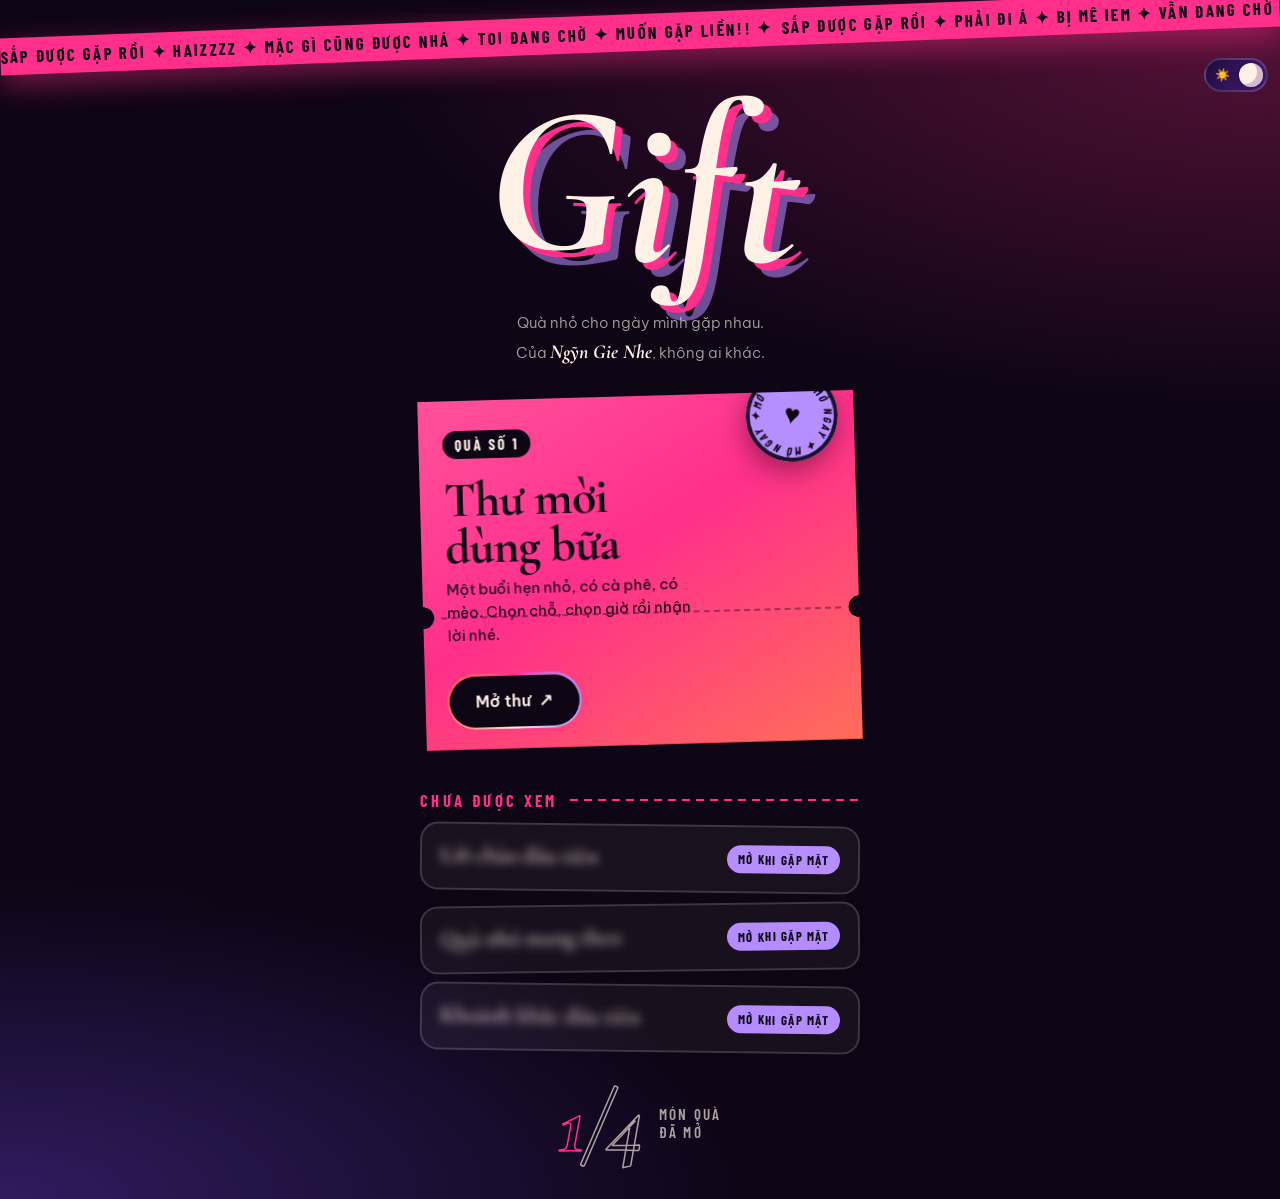
==== index.html @ dcd9a981 "first commit" ====
<!DOCTYPE html>
<html lang="vi" data-theme="dark">
<head>
<meta charset="utf-8">
<meta name="viewport" content="width=device-width, initial-scale=1, viewport-fit=cover">
<meta name="theme-color" content="#0d0414">
<meta name="robots" content="noindex,nofollow">
<link rel="icon" href="data:image/svg+xml,%3Csvg xmlns=%27http://www.w3.org/2000/svg%27 viewBox=%270 0 100 100%27%3E%3Ctext y=%27.9em%27 font-size=%2790%27%3E%F0%9F%92%8C%3C/text%3E%3C/svg%3E">
<link rel="preconnect" href="https://fonts.gstatic.com" crossorigin>
<title>Gift · Lần đầu gặp mặt</title>
<link rel="preconnect" href="https://fonts.googleapis.com">
<link href="https://fonts.googleapis.com/css2?family=Cormorant+Garamond:ital,wght@0,600;0,700;1,600;1,700&family=Barlow+Condensed:wght@600;700&family=Be+Vietnam+Pro:wght@300;400;500;600&display=swap" rel="stylesheet">
<link rel="stylesheet" href="hub.css">
</head>
<body>
<i class="grain" aria-hidden="true"></i>
<button class="sw" id="theme" role="switch" aria-checked="true" aria-label="Đổi giao diện sáng/tối"><span class="s">☀️</span><span class="m">🌙</span><i class="knob"></i></button>
<div class="toast" id="toast" role="status" aria-live="polite"></div>

<div class="tape" aria-hidden="true"><div class="run">
  <span>sắp được gặp rồi ✦ haizzzz ✦ mặc gì cũng được nhá ✦ toi đang chờ ✦ muốn gặp liền!! ✦ </span><span>sắp được gặp rồi ✦ phải đi á ✦ bị mê iem ✦ vẫn đang chờ ✦ soggy nếu sến quá ✦ </span>
</div></div>

<main class="page" id="page">
  <header class="head">
    <h1 class="title" aria-label="Gift"><span style="--k:0">G</span><span style="--k:1">i</span><span style="--k:2">f</span><span style="--k:3">t</span></h1>
    <p class="sub rise" style="--i:6">Quà nhỏ cho ngày mình gặp nhau.<br>Của <em>Ngỹn Gie Nhe</em>, không ai khác.</p>
  </header>

  <a class="feature rise" style="--i:7" href="invite/index.html">
    <span class="stamp" aria-hidden="true"><svg class="ring" viewBox="0 0 100 100"><defs><path id="c" d="M50,50 m-38,0 a38,38 0 1,1 76,0 a38,38 0 1,1 -76,0"/></defs><text><textPath href="#c" textLength="236" lengthAdjust="spacing">mở ngay ✦ mở ngay ✦ mở ngay ✦ </textPath></text></svg><i class="hrt">♥</i></span>
    <span class="no">Quà số 1</span>
    <b class="ftitle">Thư mời<br>dùng bữa</b>
    <span class="fdesc">Một buổi hẹn nhỏ, có cà phê, có mèo. Chọn chỗ, chọn giờ rồi nhận lời nhé.</span>
    <span class="cta">Mở thư <i aria-hidden="true">↗</i></span>
  </a>

  <h2 class="sec rise" style="--i:8">Chưa được xem</h2>
  <ul class="list">
    <li class="rise" style="--i:9"><button class="row locked" type="button"><b>Lời chào đầu tiên</b><span class="pill">Mở khi gặp mặt</span></button></li>
    <li class="rise" style="--i:10"><button class="row locked" type="button"><b>Quà nhỏ mang theo</b><span class="pill">Mở khi gặp mặt</span></button></li>
    <li class="rise" style="--i:11"><button class="row locked" type="button"><b>Khoảnh khắc đầu tiên</b><span class="pill">Mở khi gặp mặt</span></button></li>
  </ul>

  <div class="prog rise" style="--i:12"><strong>1<em>/4</em></strong><span>món quà<br>đã mở</span></div>
</main>
<script src="hub.js"></script>
</body>
</html>
---- hub.css ----
/* Gift · poster hoá cho điện thoại: đen tím + hồng sốc + kem */
:root{
  --bg:#0d0414;--ink:#fff1e6;--soft:rgba(255,241,230,.66);--line:rgba(255,241,230,.16);
  --hot:#ff2e88;--coral:#ff6b57;--lilac:#b48cff;--paper:#fff1e6;--black:#0d0414;
  --display:"Cormorant Garamond",Georgia,serif;--cond:"Barlow Condensed","Arial Narrow",sans-serif;
  --ease:cubic-bezier(.23,1,.32,1);--spring:cubic-bezier(.34,1.56,.64,1);color-scheme:dark}
:root[data-theme="light"]{
  --bg:#fff1e6;--ink:#2a0a2a;--soft:rgba(42,10,42,.66);--line:rgba(42,10,42,.18);
  --paper:#2a0a2a;--black:#fff1e6;--lilac:#7b4dff;color-scheme:light}
*{box-sizing:border-box;-webkit-tap-highlight-color:transparent}
html{background:var(--bg)}
body{margin:0;min-height:100svh;background:
  radial-gradient(120% 55% at 100% 0,rgba(255,46,136,.30),transparent 60%),
  radial-gradient(100% 45% at 0 100%,rgba(123,77,255,.32),transparent 60%),var(--bg);
  color:var(--ink);font-family:"Be Vietnam Pro",system-ui,sans-serif;font-weight:300;overflow-x:hidden;transition:background .5s,color .5s}
.grain{position:fixed;inset:0;z-index:20;pointer-events:none;opacity:.09;mix-blend-mode:overlay;
  background-image:url("data:image/svg+xml,%3Csvg xmlns='http://www.w3.org/2000/svg' width='160' height='160'%3E%3Cfilter id='n'%3E%3CfeTurbulence type='fractalNoise' baseFrequency='.9' numOctaves='2' stitchTiles='stitch'/%3E%3C/filter%3E%3Crect width='100%25' height='100%25' filter='url(%23n)'/%3E%3C/svg%3E")}

/* băng chữ chạy */
.tape{position:relative;z-index:3;margin-top:calc(env(safe-area-inset-top,0px) + 14px);margin-inline:-8px;transform:rotate(-2.2deg);background:var(--hot);color:#0d0414;overflow:hidden;white-space:nowrap;padding:8px 0;box-shadow:0 10px 30px rgba(255,46,136,.45)}
.run{display:inline-flex;animation:run 18s linear infinite}
.run span{font-family:var(--cond);font-weight:700;font-size:1.05rem;letter-spacing:.14em;text-transform:uppercase;padding-right:.5em}
@keyframes run{to{transform:translateX(-50%)}}

.page{position:relative;z-index:2;max-width:480px;margin:0 auto;padding:6px 20px calc(env(safe-area-inset-bottom,0px) + 40px);transition:opacity .4s ease-in,transform .4s ease-in,filter .4s ease-in}
.leaving .page{opacity:0;transform:scale(.97);filter:blur(8px)}
.rise{animation:rise .8s var(--ease) calc(var(--i)*70ms) backwards}
@keyframes rise{from{opacity:0;transform:translateY(18px)}}

/* GIFT: chữ khổng lồ đập vào màn hình */
.head{text-align:center;margin:14px 0 26px}
.title{display:flex;justify-content:center;margin:0;font-family:var(--display);font-style:italic;font-weight:700;font-size:min(46vw,210px);line-height:.82;letter-spacing:-.03em;color:var(--paper)}
.title span{display:inline-block;padding:0 .02em .1em;text-shadow:.035em .035em 0 var(--hot),.07em .07em 0 rgba(180,140,255,.55);animation:slam .7s var(--spring) calc(var(--k)*110ms + 150ms) backwards}
.title span:nth-child(2n){transform:translateY(.06em)}
@keyframes slam{from{opacity:0;transform:translateY(-60%) scale(2.2) rotate(-8deg);filter:blur(14px)}}
.sub{margin:22px 0 0;color:var(--soft);font-size:.95rem;line-height:1.7}
.sub em{font-family:var(--display);font-size:1.3em;font-weight:700;color:var(--ink)}

/* thẻ thư mời: tấm vé hồng sốc */
.feature{position:relative;display:flex;flex-direction:column;align-items:flex-start;gap:8px;padding:30px 24px 26px;margin:0 2px 46px;color:#0d0414;text-decoration:none;transform:rotate(-1.6deg);
  background:linear-gradient(150deg,#ff4f9a 0%,var(--hot) 45%,var(--coral) 100%);
  -webkit-mask:radial-gradient(circle 11px at 0 62%,#0000 98%,#000) left/51% 100% no-repeat,radial-gradient(circle 11px at 100% 62%,#0000 98%,#000) right/51% 100% no-repeat;
  mask:radial-gradient(circle 11px at 0 62%,#0000 98%,#000) left/51% 100% no-repeat,radial-gradient(circle 11px at 100% 62%,#0000 98%,#000) right/51% 100% no-repeat;
  filter:drop-shadow(0 22px 34px rgba(255,46,136,.5));transition:transform .5s var(--spring)}
.feature::after{content:"";position:absolute;left:18px;right:18px;top:62%;border-top:2px dashed rgba(13,4,20,.4)}
.feature:active{transform:rotate(0) scale(.97)}
.no{font-family:var(--cond);font-weight:700;font-size:.95rem;letter-spacing:.16em;text-transform:uppercase;background:#0d0414;color:var(--paper);padding:5px 12px;border-radius:99px}
:root[data-theme="light"] .no{color:#fff1e6;background:#2a0a2a}
.ftitle{margin-top:10px;font-family:var(--display);font-weight:700;font-size:3.1rem;line-height:.95;letter-spacing:-.02em}
.fdesc{max-width:26ch;font-size:.92rem;line-height:1.55;font-weight:400;margin-bottom:76px}
.cta{position:absolute;left:24px;bottom:22px;display:inline-flex;align-items:center;gap:8px;padding:14px 26px;border-radius:99px;background:#0d0414;color:#fff1e6;font-weight:600;font-size:1rem}
.cta i{font-style:normal;font-size:1.1em}
.stamp{position:absolute;right:16px;top:-22px;width:92px;height:92px;display:grid;place-items:center;text-align:center;border-radius:50%;background:var(--lilac);color:#0d0414;
  font-family:var(--display);font-style:italic;font-size:1.2rem;line-height:.95;transform:rotate(14deg);box-shadow:0 10px 24px rgba(0,0,0,.35),inset 0 0 0 4px rgba(13,4,20,.9),inset 0 0 0 5px var(--lilac)}

/* danh sách khoá */
.sec{margin:0 0 14px;font-family:var(--cond);font-weight:700;font-size:1.05rem;letter-spacing:.2em;text-transform:uppercase;color:var(--hot);display:flex;align-items:center;gap:12px}
.sec::after{content:"";flex:1;height:2px;background:repeating-linear-gradient(90deg,var(--hot) 0 8px,transparent 8px 14px)}
.list{list-style:none;margin:0 0 36px;padding:0;display:grid;gap:12px}
.list li:nth-child(odd){transform:rotate(.7deg)}.list li:nth-child(even){transform:rotate(-.7deg)}
.row{display:flex;align-items:center;justify-content:space-between;gap:10px;width:100%;padding:18px 18px;border:2px solid var(--line);border-radius:18px;background:rgba(255,241,230,.05);color:var(--ink);font:inherit;text-align:left;cursor:pointer;transition:transform .35s var(--spring),border-color .3s}
.row:active{transform:scale(.97)}
.row b{font-family:var(--display);font-weight:700;font-size:1.45rem;line-height:1.1;filter:blur(5px);opacity:.75;user-select:none}
.pill{flex:none;padding:6px 11px;border-radius:99px;background:var(--lilac);color:#0d0414;font-family:var(--cond);font-weight:700;font-size:.8rem;letter-spacing:.1em;text-transform:uppercase}
.row.shake{animation:shake .5s;border-color:var(--hot)}
@keyframes shake{20%{transform:translateX(-8px) rotate(-1.5deg)}40%{transform:translateX(7px) rotate(1.5deg)}60%{transform:translateX(-4px)}80%{transform:translateX(3px)}}

.prog{display:flex;align-items:center;justify-content:center;gap:14px}
.prog strong{font-family:var(--display);font-style:italic;font-weight:700;font-size:5.5rem;line-height:.8;color:transparent;-webkit-text-stroke:1.5px var(--hot)}
.prog em{font-style:italic;-webkit-text-stroke:1.5px var(--soft)}
.prog span{font-family:var(--cond);font-weight:600;font-size:.95rem;letter-spacing:.14em;text-transform:uppercase;color:var(--soft);line-height:1.2}

.toast{position:fixed;z-index:30;left:50%;bottom:calc(env(safe-area-inset-bottom,0px) + 24px);transform:translate(-50%,24px) rotate(-1deg);padding:13px 20px;border-radius:14px;background:var(--hot);color:#0d0414;font-weight:500;font-size:.9rem;max-width:90vw;text-align:center;opacity:0;pointer-events:none;box-shadow:0 12px 30px rgba(255,46,136,.5);transition:opacity .3s,transform .5s var(--spring)}
.toast.on{opacity:1;transform:translate(-50%,0) rotate(-1deg)}
.feature:focus-visible,.row:focus-visible{outline:3px solid var(--lilac);outline-offset:4px}

@media (min-width:760px){.page{padding-top:30px}.tape{margin-inline:0}}
@media (prefers-reduced-motion:reduce){.run,.title span,.rise,.cta,.stamp,.row.shake{animation:none!important}.page,.feature,.row,.toast{transition:none}}

/* ===== Hiệu ứng kiểu Uiverse (viết lại, dùng thuần CSS) ===== */
@property --a{syntax:"<angle>";inherits:false;initial-value:0deg}
/* 1. nút viền conic xoay + phát sáng */
.cta{background:none;isolation:isolate;box-shadow:0 0 22px rgba(255,46,136,.55);animation:none}
.cta::before{content:"";position:absolute;inset:-2.5px;z-index:-2;border-radius:inherit;background:conic-gradient(from var(--a),#ff2e88,#b48cff,#fff1e6,#ff6b57,#ff2e88);animation:spin 2.6s linear infinite}
.cta::after{content:"";position:absolute;inset:0;z-index:-1;border-radius:inherit;background:#0d0414}
@keyframes spin{to{--a:360deg}}
/* 2. vệt bóng loáng quét ngang tấm vé */
.feature::before{content:"";position:absolute;inset:0;pointer-events:none;z-index:1;background:linear-gradient(105deg,transparent 38%,rgba(255,255,255,.55) 50%,transparent 62%) 160% 0/260% 100% no-repeat;mix-blend-mode:soft-light;animation:sheen 4.8s ease-in-out 1.6s infinite}
@keyframes sheen{0%{background-position:160% 0}45%,100%{background-position:-60% 0}}
.feature>*{position:relative;z-index:2}.feature .cta,.feature .stamp{position:absolute}
/* 3. tem chữ vòng tròn xoay */
.stamp{animation:none;font-size:0;background:var(--lilac);transform:rotate(12deg)}
.ring{position:absolute;inset:4px;width:calc(100% - 8px);height:calc(100% - 8px);animation:rot 14s linear infinite}
.ring text{font-family:var(--cond);font-weight:700;font-size:13.5px;letter-spacing:.1em;text-transform:uppercase;fill:#0d0414}
.hrt{font-style:normal;font-size:1.7rem;color:#0d0414;animation:beat 1.4s ease-in-out infinite}
@keyframes rot{to{transform:rotate(360deg)}}@keyframes beat{50%{transform:scale(1.22)}}
/* 4. glitch khi chạm vào món bị khoá */
.row b.glitch{animation:gl .7s steps(2,end)}
@keyframes gl{0%,100%{filter:blur(5px)}15%{filter:blur(0);transform:translateX(-4px) skewX(-10deg);text-shadow:4px 0 #ff2e88,-4px 0 #46d6ff}35%{filter:blur(1px);transform:translateX(5px) skewX(8deg);text-shadow:-4px 0 #ff2e88,4px 0 #46d6ff}55%{filter:blur(0);transform:translateX(-2px);clip-path:inset(30% 0 20% 0)}75%{filter:blur(2px);transform:none;text-shadow:3px 0 #b48cff}}
/* 5. công tắc ngày/đêm */
.sw{position:fixed;z-index:5;right:12px;top:calc(env(safe-area-inset-top,0px) + 58px);width:64px;height:34px;padding:0;border:2px solid var(--line);border-radius:99px;cursor:pointer;overflow:hidden;background:linear-gradient(120deg,#1c0b3a,#4a1a78);transition:background .5s}
.sw[aria-checked="false"]{background:linear-gradient(120deg,#ffc98a,#ff8fb8)}
.sw span{position:absolute;top:50%;transform:translateY(-50%);font-size:12px;line-height:1}.sw .s{left:9px}.sw .m{right:9px}
.knob{position:absolute;top:3px;left:3px;width:24px;height:24px;border-radius:50%;background:#fff1e6;box-shadow:inset -6px -3px 0 rgba(120,80,170,.35),0 2px 8px rgba(0,0,0,.35);transform:translateX(30px);transition:transform .55s var(--spring),background .4s}
.sw[aria-checked="false"] .knob{transform:none;background:#ffe27a;box-shadow:0 0 14px #ffd24a}
.sw:focus-visible{outline:3px solid var(--lilac);outline-offset:3px}
@media (prefers-reduced-motion:reduce){.cta::before,.feature::before,.ring,.hrt,.row b.glitch{animation:none!important}}

/* ===== xé vé ===== */
.feature.tear{animation:none!important;transition:none;will-change:transform}
.feature.tear::before,.feature.tear .cta::before{animation:none}
.rip-glow{position:fixed;z-index:41;height:4px;border-radius:4px;pointer-events:none;transform-origin:left;background:#fff;box-shadow:0 0 18px 6px #ff2e88,0 0 46px 14px rgba(180,140,255,.7)}
.bit{position:fixed;z-index:41;pointer-events:none;border-radius:1px}
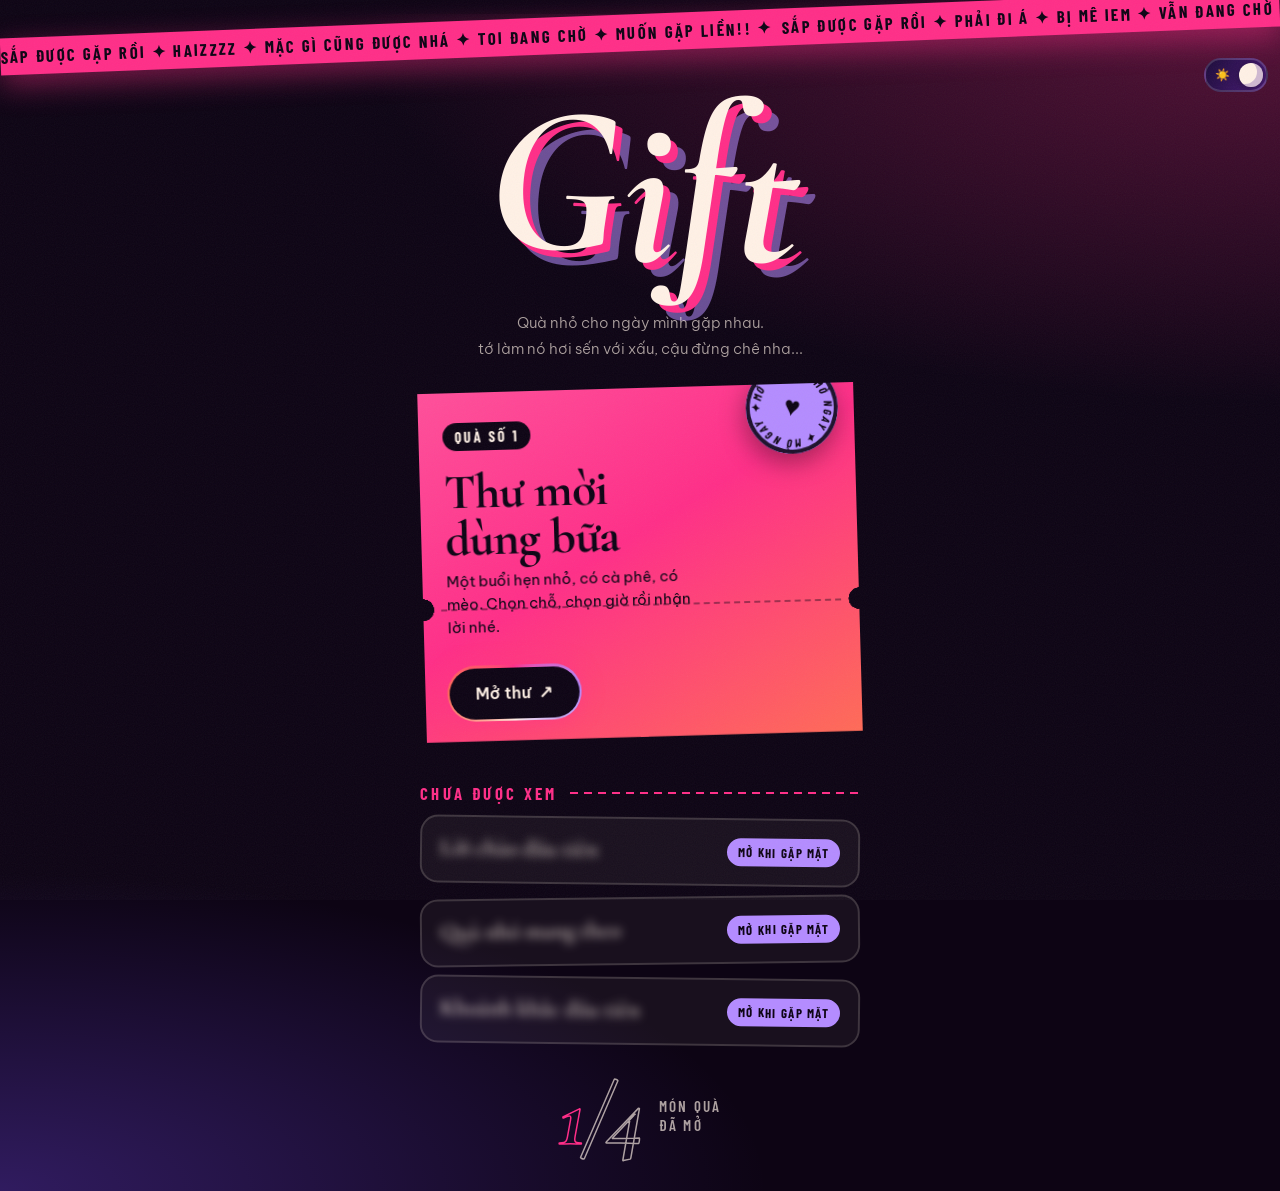
==== commit 55d5da76: "add more luv" ====
--- a/index.html
+++ b/index.html
@@ -24,7 +24,7 @@
 <main class="page" id="page">
   <header class="head">
     <h1 class="title" aria-label="Gift"><span style="--k:0">G</span><span style="--k:1">i</span><span style="--k:2">f</span><span style="--k:3">t</span></h1>
-    <p class="sub rise" style="--i:6">Quà nhỏ cho ngày mình gặp nhau.<br>Của <em>Ngỹn Gie Nhe</em>, không ai khác.</p>
+    <p class="sub rise" style="--i:6">Quà nhỏ cho ngày mình gặp nhau.<br>tớ làm nó hơi sến với xấu, cậu đừng chê nha...</p>
   </header>
 
   <a class="feature rise" style="--i:7" href="invite/index.html">
--- a/hub.css
+++ b/hub.css
@@ -9,11 +9,18 @@
   --paper:#2a0a2a;--black:#fff1e6;--lilac:#7b4dff;color-scheme:light}
 *{box-sizing:border-box;-webkit-tap-highlight-color:transparent}
 html{background:var(--bg)}
+/* thanh cuộn mảnh (thay thanh mặc định) */
+*{scrollbar-width:thin;scrollbar-color:var(--hot) transparent}
+@supports not (scrollbar-color:auto){
+  ::-webkit-scrollbar{width:8px;height:8px}
+  ::-webkit-scrollbar-track{background:transparent}
+  ::-webkit-scrollbar-thumb{border-radius:8px;border:2px solid transparent;background:linear-gradient(180deg,var(--hot),var(--lilac));background-clip:content-box}
+}
 body{margin:0;min-height:100svh;background:
   radial-gradient(120% 55% at 100% 0,rgba(255,46,136,.30),transparent 60%),
   radial-gradient(100% 45% at 0 100%,rgba(123,77,255,.32),transparent 60%),var(--bg);
   color:var(--ink);font-family:"Be Vietnam Pro",system-ui,sans-serif;font-weight:300;overflow-x:hidden;transition:background .5s,color .5s}
-.grain{position:fixed;inset:0;z-index:20;pointer-events:none;opacity:.09;mix-blend-mode:overlay;
+.grain{position:fixed;inset:0;z-index:20;pointer-events:none;opacity:.05;
   background-image:url("data:image/svg+xml,%3Csvg xmlns='http://www.w3.org/2000/svg' width='160' height='160'%3E%3Cfilter id='n'%3E%3CfeTurbulence type='fractalNoise' baseFrequency='.9' numOctaves='2' stitchTiles='stitch'/%3E%3C/filter%3E%3Crect width='100%25' height='100%25' filter='url(%23n)'/%3E%3C/svg%3E")}
 
 /* băng chữ chạy */
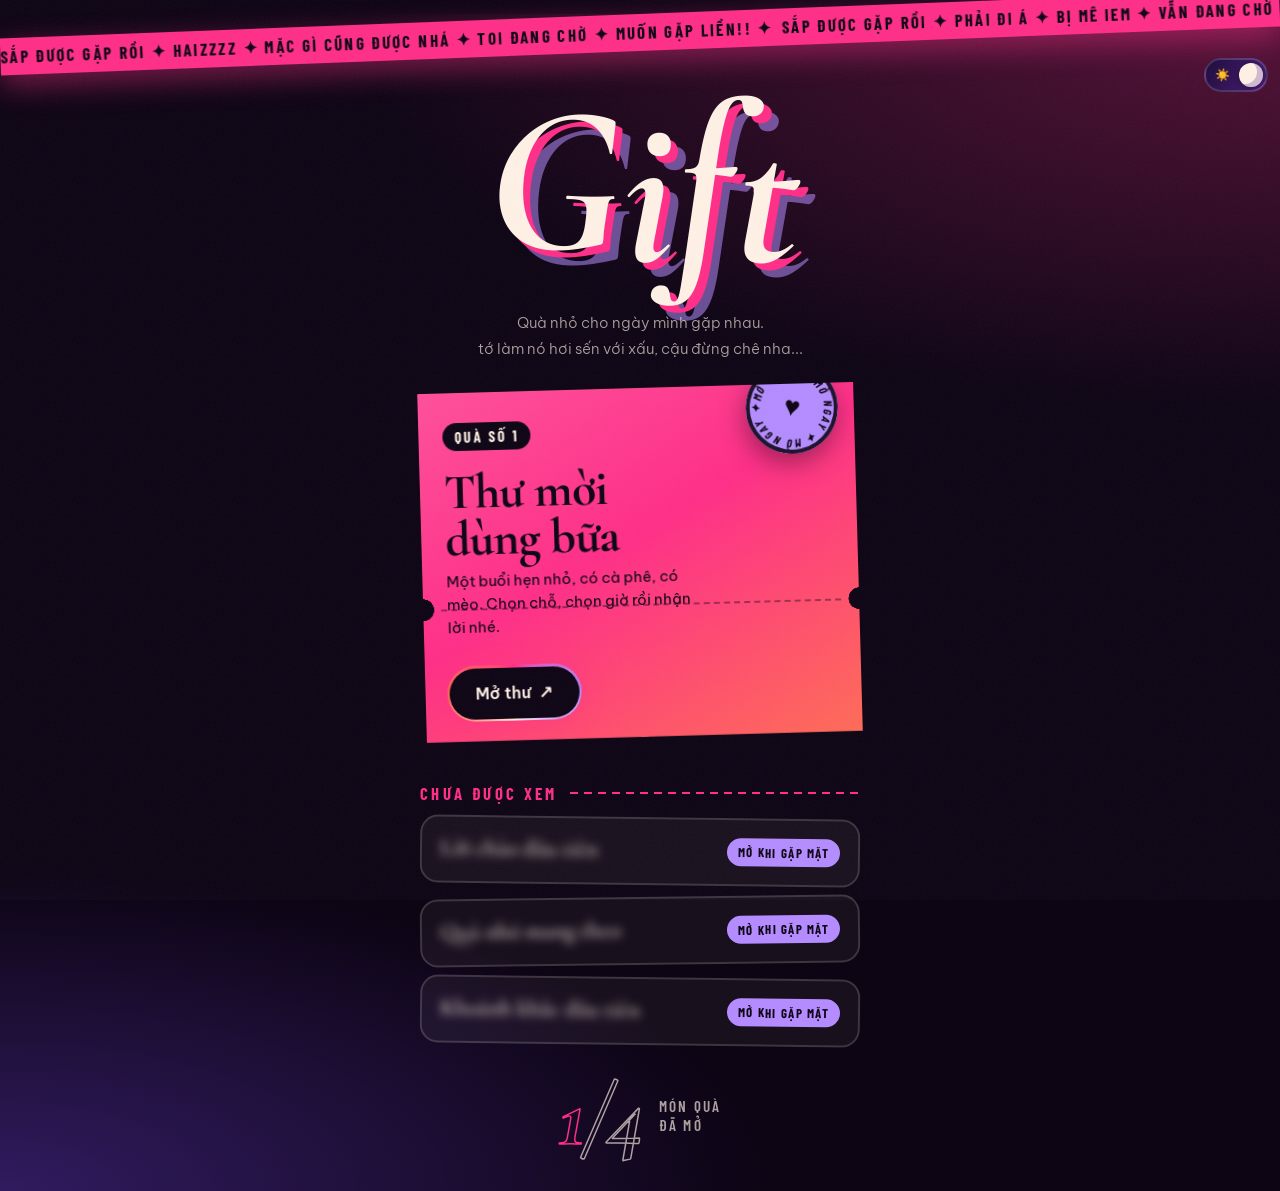
==== commit b9f1a920: "fix marquee" ====
--- a/index.html
+++ b/index.html
@@ -17,9 +17,9 @@
 <button class="sw" id="theme" role="switch" aria-checked="true" aria-label="Đổi giao diện sáng/tối"><span class="s">☀️</span><span class="m">🌙</span><i class="knob"></i></button>
 <div class="toast" id="toast" role="status" aria-live="polite"></div>
 
-<div class="tape" aria-hidden="true"><div class="run">
+<div class="tape" aria-hidden="true"><div class="run"><div class="g">
   <span>sắp được gặp rồi ✦ haizzzz ✦ mặc gì cũng được nhá ✦ toi đang chờ ✦ muốn gặp liền!! ✦ </span><span>sắp được gặp rồi ✦ phải đi á ✦ bị mê iem ✦ vẫn đang chờ ✦ soggy nếu sến quá ✦ </span>
-</div></div>
+</div></div></div>
 
 <main class="page" id="page">
   <header class="head">
--- a/hub.css
+++ b/hub.css
@@ -25,9 +25,12 @@
 
 /* băng chữ chạy */
 .tape{position:relative;z-index:3;margin-top:calc(env(safe-area-inset-top,0px) + 14px);margin-inline:-8px;transform:rotate(-2.2deg);background:var(--hot);color:#0d0414;overflow:hidden;white-space:nowrap;padding:8px 0;box-shadow:0 10px 30px rgba(255,46,136,.45)}
-.run{display:inline-flex;animation:run 18s linear infinite}
+/* băng chữ: JS nhân bản 1 nhóm chữ (.g) cho đủ phủ màn hình rồi trượt đúng 1 nhóm => lặp liền mạch, không trống, không nhảy */
+.run{display:inline-flex;width:max-content}
+.run.on{animation:run var(--dur,30s) linear infinite;will-change:transform}
+.g{display:flex;flex:none}
 .run span{font-family:var(--cond);font-weight:700;font-size:1.05rem;letter-spacing:.14em;text-transform:uppercase;padding-right:.5em}
-@keyframes run{to{transform:translateX(-50%)}}
+@keyframes run{to{transform:translate3d(calc(var(--g) * -1),0,0)}}
 
 .page{position:relative;z-index:2;max-width:480px;margin:0 auto;padding:6px 20px calc(env(safe-area-inset-bottom,0px) + 40px);transition:opacity .4s ease-in,transform .4s ease-in,filter .4s ease-in}
 .leaving .page{opacity:0;transform:scale(.97);filter:blur(8px)}
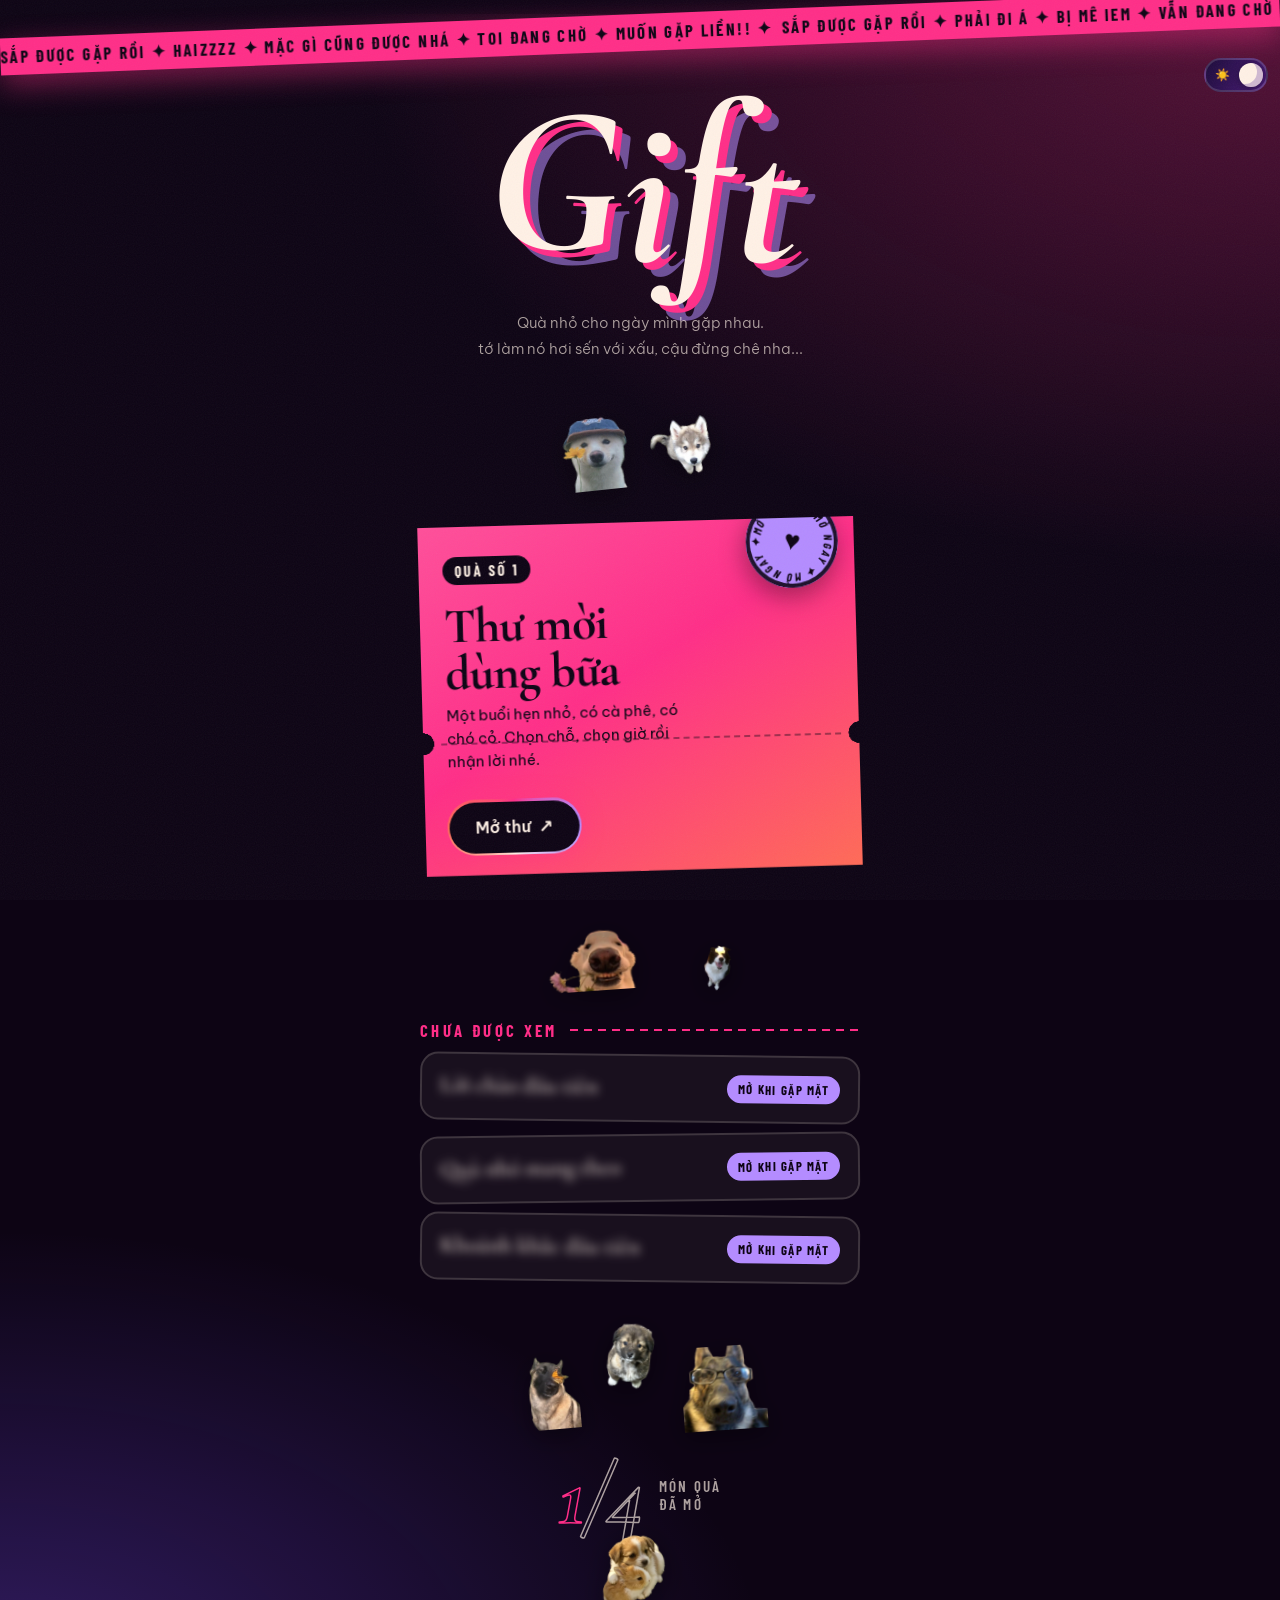
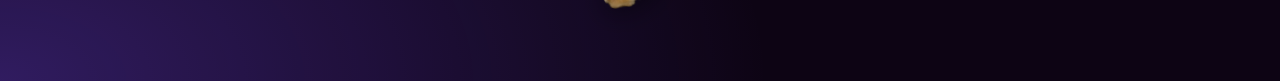
==== commit 6a76e0f1: "change to dog and add dog stickers" ====
--- a/index.html
+++ b/index.html
@@ -27,13 +27,17 @@
     <p class="sub rise" style="--i:6">Quà nhỏ cho ngày mình gặp nhau.<br>tớ làm nó hơi sến với xấu, cậu đừng chê nha...</p>
   </header>
 
+  <div class="pics rise" style="--i:6" aria-hidden="true"><img class="pic" src="pic/dog5.png" alt="" aria-hidden="true" loading="lazy" decoding="async" style="--w:104px;--r:-6deg;--dl:0s"><img class="pic" src="pic/dog4.png" alt="" aria-hidden="true" loading="lazy" decoding="async" style="--w:110px;--r:5deg;--dl:-1.2s"></div>
+
   <a class="feature rise" style="--i:7" href="invite/index.html">
     <span class="stamp" aria-hidden="true"><svg class="ring" viewBox="0 0 100 100"><defs><path id="c" d="M50,50 m-38,0 a38,38 0 1,1 76,0 a38,38 0 1,1 -76,0"/></defs><text><textPath href="#c" textLength="236" lengthAdjust="spacing">mở ngay ✦ mở ngay ✦ mở ngay ✦ </textPath></text></svg><i class="hrt">♥</i></span>
     <span class="no">Quà số 1</span>
     <b class="ftitle">Thư mời<br>dùng bữa</b>
-    <span class="fdesc">Một buổi hẹn nhỏ, có cà phê, có mèo. Chọn chỗ, chọn giờ rồi nhận lời nhé.</span>
+    <span class="fdesc">Một buổi hẹn nhỏ, có cà phê, có chó cỏ. Chọn chỗ, chọn giờ rồi nhận lời nhé.</span>
     <span class="cta">Mở thư <i aria-hidden="true">↗</i></span>
   </a>
+
+  <div class="pics rise" style="--i:8" aria-hidden="true"><img class="pic" src="pic/dog3.png" alt="" aria-hidden="true" loading="lazy" decoding="async" style="--w:130px;--r:-4deg;--dl:-0.6s"><img class="pic" src="pic/dog7.png" alt="" aria-hidden="true" loading="lazy" decoding="async" style="--w:60px;--r:6deg;--dl:-2s"></div>
 
   <h2 class="sec rise" style="--i:8">Chưa được xem</h2>
   <ul class="list">
@@ -42,7 +46,11 @@
     <li class="rise" style="--i:11"><button class="row locked" type="button"><b>Khoảnh khắc đầu tiên</b><span class="pill">Mở khi gặp mặt</span></button></li>
   </ul>
 
+  <div class="pics rise" style="--i:12" aria-hidden="true"><img class="pic" src="pic/dog1.png" alt="" aria-hidden="true" loading="lazy" decoding="async" style="--w:64px;--r:-5deg;--dl:-1s"><img class="pic" src="pic/dog2.png" alt="" aria-hidden="true" loading="lazy" decoding="async" style="--w:84px;--r:4deg;--dl:-0.3s"><img class="pic" src="pic/dog6.png" alt="" aria-hidden="true" loading="lazy" decoding="async" style="--w:84px;--r:-4deg;--dl:-1.8s"></div>
+
   <div class="prog rise" style="--i:12"><strong>1<em>/4</em></strong><span>món quà<br>đã mở</span></div>
+  <div class="pics rise" style="--i:14" aria-hidden="true"><img class="pic" src="pic/dog9.png" alt="" aria-hidden="true" loading="lazy" decoding="async" style="--w:110px;--r:-4deg;--dl:-0.9s"></div>
+
 </main>
 <script src="hub.js"></script>
 </body>
--- a/hub.css
+++ b/hub.css
@@ -120,4 +120,10 @@
 .feature.tear{animation:none!important;transition:none;will-change:transform}
 .feature.tear::before,.feature.tear .cta::before{animation:none}
 .rip-glow{position:fixed;z-index:41;height:4px;border-radius:4px;pointer-events:none;transform-origin:left;background:#fff;box-shadow:0 0 18px 6px #ff2e88,0 0 46px 14px rgba(180,140,255,.7)}
-.bit{position:fixed;z-index:41;pointer-events:none;border-radius:1px}+.bit{position:fixed;z-index:41;pointer-events:none;border-radius:1px}
+/* sticker chó dán rải rác */
+.pics{display:flex;justify-content:center;align-items:flex-end;gap:10px;margin:0 0 30px}
+.pic{display:block;height:auto;width:var(--w,96px);max-width:34%;pointer-events:none;user-select:none;
+  filter:drop-shadow(0 6px 12px rgba(0,0,0,.4));transform:rotate(var(--r,0deg));animation:picbob 3.6s ease-in-out var(--dl,0s) infinite}
+@keyframes picbob{50%{transform:translateY(-6px) rotate(calc(var(--r,0deg) + 3deg))}}
+@media (prefers-reduced-motion:reduce){.pic{animation:none!important}}
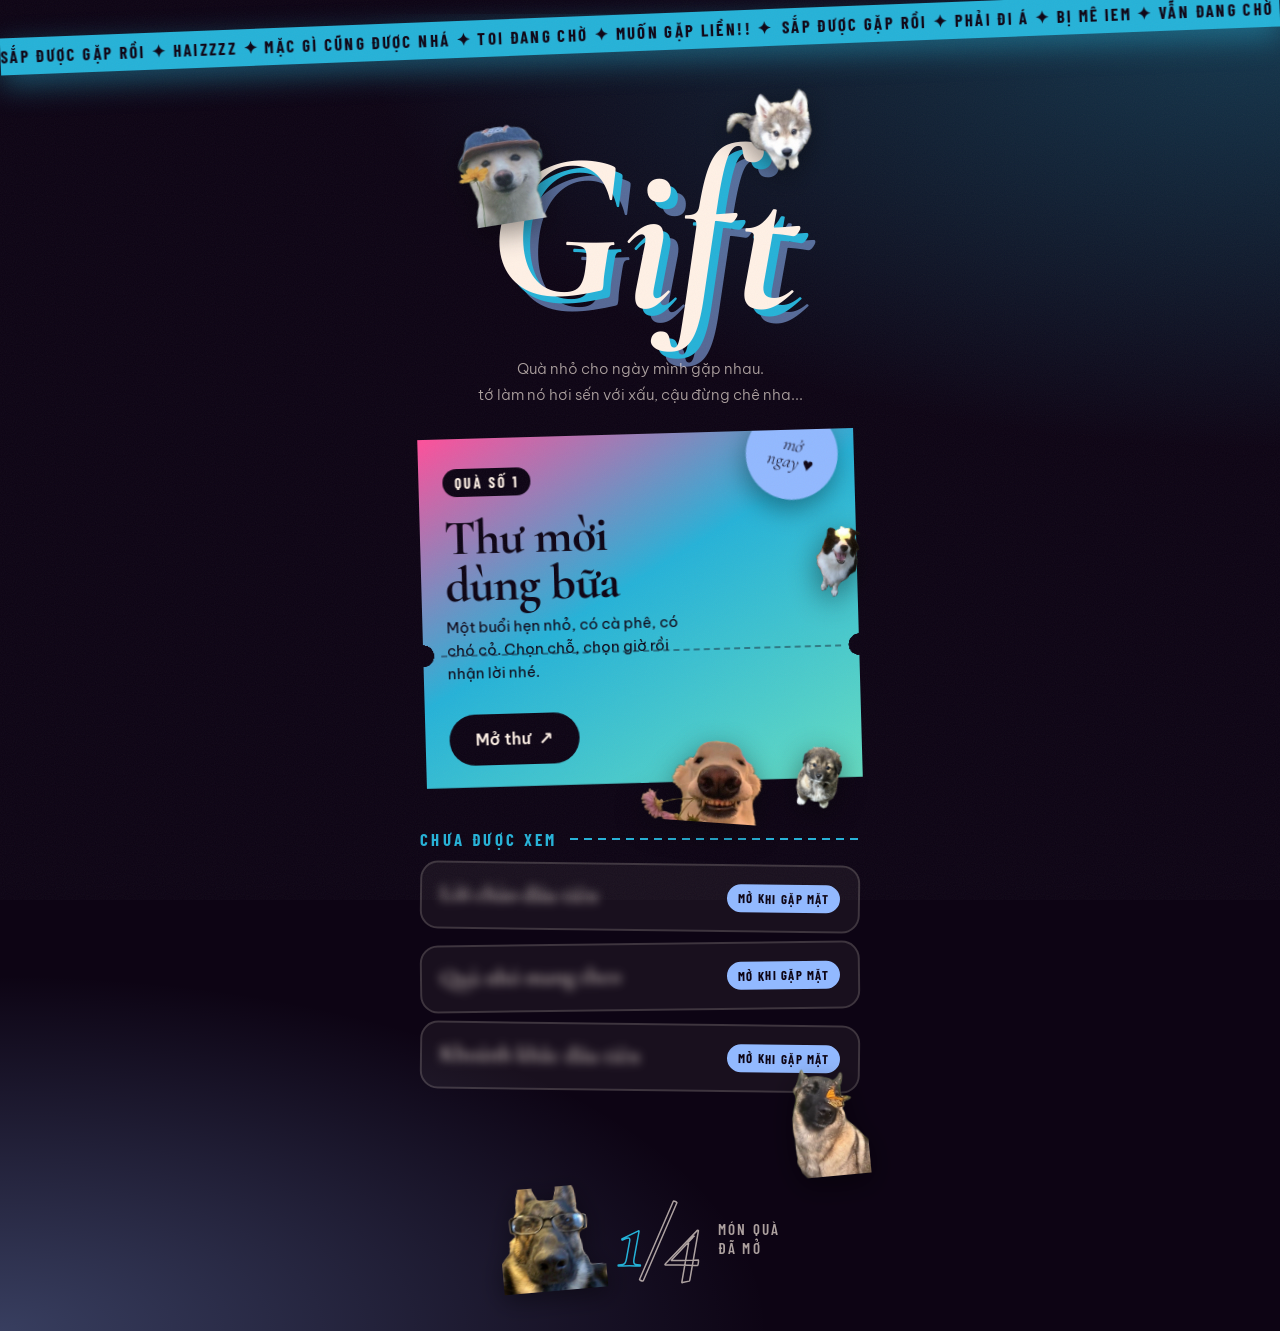
==== commit 71277259: "update stickers and theme color" ====
--- a/index.html
+++ b/index.html
@@ -2,6 +2,7 @@
 <html lang="vi" data-theme="dark">
 <head>
 <meta charset="utf-8">
+<script src="mood.js"></script>
 <meta name="viewport" content="width=device-width, initial-scale=1, viewport-fit=cover">
 <meta name="theme-color" content="#0d0414">
 <meta name="robots" content="noindex,nofollow">
@@ -14,7 +15,6 @@
 </head>
 <body>
 <i class="grain" aria-hidden="true"></i>
-<button class="sw" id="theme" role="switch" aria-checked="true" aria-label="Đổi giao diện sáng/tối"><span class="s">☀️</span><span class="m">🌙</span><i class="knob"></i></button>
 <div class="toast" id="toast" role="status" aria-live="polite"></div>
 
 <div class="tape" aria-hidden="true"><div class="run"><div class="g">
@@ -23,34 +23,30 @@
 
 <main class="page" id="page">
   <header class="head">
+    <img class="stk" src="pic/dog5.png" alt="" aria-hidden="true" loading="lazy" decoding="async" style="width:140px;--r:-9deg;left:-10px;top:-8px"><img class="stk" src="pic/dog4.png" alt="" aria-hidden="true" loading="lazy" decoding="async" style="width:156px;--r:8deg;right:-10px;top:-14px;--dl:-1.4s">
     <h1 class="title" aria-label="Gift"><span style="--k:0">G</span><span style="--k:1">i</span><span style="--k:2">f</span><span style="--k:3">t</span></h1>
     <p class="sub rise" style="--i:6">Quà nhỏ cho ngày mình gặp nhau.<br>tớ làm nó hơi sến với xấu, cậu đừng chê nha...</p>
   </header>
 
-  <div class="pics rise" style="--i:6" aria-hidden="true"><img class="pic" src="pic/dog5.png" alt="" aria-hidden="true" loading="lazy" decoding="async" style="--w:104px;--r:-6deg;--dl:0s"><img class="pic" src="pic/dog4.png" alt="" aria-hidden="true" loading="lazy" decoding="async" style="--w:110px;--r:5deg;--dl:-1.2s"></div>
-
+  <div class="slot">
   <a class="feature rise" style="--i:7" href="invite/index.html">
-    <span class="stamp" aria-hidden="true"><svg class="ring" viewBox="0 0 100 100"><defs><path id="c" d="M50,50 m-38,0 a38,38 0 1,1 76,0 a38,38 0 1,1 -76,0"/></defs><text><textPath href="#c" textLength="236" lengthAdjust="spacing">mở ngay ✦ mở ngay ✦ mở ngay ✦ </textPath></text></svg><i class="hrt">♥</i></span>
+    <span class="stamp" aria-hidden="true">mở<br>ngay ♥</span>
     <span class="no">Quà số 1</span>
     <b class="ftitle">Thư mời<br>dùng bữa</b>
     <span class="fdesc">Một buổi hẹn nhỏ, có cà phê, có chó cỏ. Chọn chỗ, chọn giờ rồi nhận lời nhé.</span>
     <span class="cta">Mở thư <i aria-hidden="true">↗</i></span>
   </a>
+  <img class="stk" src="pic/dog3.png" alt="" aria-hidden="true" loading="lazy" decoding="async" style="width:178px;--r:4deg;right:50px;bottom:-40px;--dl:-.6s"><img class="stk" src="pic/dog7.png" alt="" aria-hidden="true" loading="lazy" decoding="async" style="width:96px;--r:9deg;right:-14px;top:19%;--dl:-2s">
+  </div>
 
-  <div class="pics rise" style="--i:8" aria-hidden="true"><img class="pic" src="pic/dog3.png" alt="" aria-hidden="true" loading="lazy" decoding="async" style="--w:130px;--r:-4deg;--dl:-0.6s"><img class="pic" src="pic/dog7.png" alt="" aria-hidden="true" loading="lazy" decoding="async" style="--w:60px;--r:6deg;--dl:-2s"></div>
-
-  <h2 class="sec rise" style="--i:8">Chưa được xem</h2>
+  <h2 class="sec rise" style="--i:8">Chưa được xem<img class="stk" src="pic/dog2.png" alt="" aria-hidden="true" loading="lazy" decoding="async" style="width:80px;--r:6deg;right:2px;bottom:1px;--dl:-.3s"></h2>
   <ul class="list">
     <li class="rise" style="--i:9"><button class="row locked" type="button"><b>Lời chào đầu tiên</b><span class="pill">Mở khi gặp mặt</span></button></li>
     <li class="rise" style="--i:10"><button class="row locked" type="button"><b>Quà nhỏ mang theo</b><span class="pill">Mở khi gặp mặt</span></button></li>
-    <li class="rise" style="--i:11"><button class="row locked" type="button"><b>Khoảnh khắc đầu tiên</b><span class="pill">Mở khi gặp mặt</span></button></li>
+    <li class="rise" style="--i:11"><button class="row locked" type="button"><b>Khoảnh khắc đầu tiên</b><span class="pill">Mở khi gặp mặt</span></button><img class="stk" src="pic/dog1.png" alt="" aria-hidden="true" loading="lazy" decoding="async" style="width:96px;--r:-6deg;right:-6px;bottom:-84px;--dl:-1s"></li>
   </ul>
 
-  <div class="pics rise" style="--i:12" aria-hidden="true"><img class="pic" src="pic/dog1.png" alt="" aria-hidden="true" loading="lazy" decoding="async" style="--w:64px;--r:-5deg;--dl:-1s"><img class="pic" src="pic/dog2.png" alt="" aria-hidden="true" loading="lazy" decoding="async" style="--w:84px;--r:4deg;--dl:-0.3s"><img class="pic" src="pic/dog6.png" alt="" aria-hidden="true" loading="lazy" decoding="async" style="--w:84px;--r:-4deg;--dl:-1.8s"></div>
-
-  <div class="prog rise" style="--i:12"><strong>1<em>/4</em></strong><span>món quà<br>đã mở</span></div>
-  <div class="pics rise" style="--i:14" aria-hidden="true"><img class="pic" src="pic/dog9.png" alt="" aria-hidden="true" loading="lazy" decoding="async" style="--w:110px;--r:-4deg;--dl:-0.9s"></div>
-
+  <div class="prog rise" style="--i:12"><img class="pic" src="pic/dog6.png" alt="" aria-hidden="true" loading="lazy" decoding="async" style="width:104px;--r:-5deg;--dl:-1.8s"><strong>1<em>/4</em></strong><span>món quà<br>đã mở</span></div>
 </main>
 <script src="hub.js"></script>
 </body>
--- a/hub.css
+++ b/hub.css
@@ -1,7 +1,7 @@
 /* Gift · poster hoá cho điện thoại: đen tím + hồng sốc + kem */
 :root{
   --bg:#0d0414;--ink:#fff1e6;--soft:rgba(255,241,230,.66);--line:rgba(255,241,230,.16);
-  --hot:#ff2e88;--coral:#ff6b57;--lilac:#b48cff;--paper:#fff1e6;--black:#0d0414;
+  --hot:#ff2e88;--hotrgb:255,46,136;--lilrgb:180,140,255;--coral:#ff6b57;--lilac:#b48cff;--paper:#fff1e6;--black:#0d0414;
   --display:"Cormorant Garamond",Georgia,serif;--cond:"Barlow Condensed","Arial Narrow",sans-serif;
   --ease:cubic-bezier(.23,1,.32,1);--spring:cubic-bezier(.34,1.56,.64,1);color-scheme:dark}
 :root[data-theme="light"]{
@@ -17,14 +17,14 @@
   ::-webkit-scrollbar-thumb{border-radius:8px;border:2px solid transparent;background:linear-gradient(180deg,var(--hot),var(--lilac));background-clip:content-box}
 }
 body{margin:0;min-height:100svh;background:
-  radial-gradient(120% 55% at 100% 0,rgba(255,46,136,.30),transparent 60%),
-  radial-gradient(100% 45% at 0 100%,rgba(123,77,255,.32),transparent 60%),var(--bg);
+  radial-gradient(120% 55% at 100% 0,rgba(var(--hotrgb),.30),transparent 60%),
+  radial-gradient(100% 45% at 0 100%,rgba(var(--lilrgb),.32),transparent 60%),var(--bg);
   color:var(--ink);font-family:"Be Vietnam Pro",system-ui,sans-serif;font-weight:300;overflow-x:hidden;transition:background .5s,color .5s}
 .grain{position:fixed;inset:0;z-index:20;pointer-events:none;opacity:.05;
   background-image:url("data:image/svg+xml,%3Csvg xmlns='http://www.w3.org/2000/svg' width='160' height='160'%3E%3Cfilter id='n'%3E%3CfeTurbulence type='fractalNoise' baseFrequency='.9' numOctaves='2' stitchTiles='stitch'/%3E%3C/filter%3E%3Crect width='100%25' height='100%25' filter='url(%23n)'/%3E%3C/svg%3E")}
 
 /* băng chữ chạy */
-.tape{position:relative;z-index:3;margin-top:calc(env(safe-area-inset-top,0px) + 14px);margin-inline:-8px;transform:rotate(-2.2deg);background:var(--hot);color:#0d0414;overflow:hidden;white-space:nowrap;padding:8px 0;box-shadow:0 10px 30px rgba(255,46,136,.45)}
+.tape{position:relative;z-index:3;margin-top:calc(env(safe-area-inset-top,0px) + 14px);margin-inline:-8px;transform:rotate(-2.2deg);background:var(--hot);color:#0d0414;overflow:hidden;white-space:nowrap;padding:8px 0;box-shadow:0 10px 30px rgba(var(--hotrgb),.45)}
 /* băng chữ: JS nhân bản 1 nhóm chữ (.g) cho đủ phủ màn hình rồi trượt đúng 1 nhóm => lặp liền mạch, không trống, không nhảy */
 .run{display:inline-flex;width:max-content}
 .run.on{animation:run var(--dur,30s) linear infinite;will-change:transform}
@@ -40,7 +40,7 @@
 /* GIFT: chữ khổng lồ đập vào màn hình */
 .head{text-align:center;margin:14px 0 26px}
 .title{display:flex;justify-content:center;margin:0;font-family:var(--display);font-style:italic;font-weight:700;font-size:min(46vw,210px);line-height:.82;letter-spacing:-.03em;color:var(--paper)}
-.title span{display:inline-block;padding:0 .02em .1em;text-shadow:.035em .035em 0 var(--hot),.07em .07em 0 rgba(180,140,255,.55);animation:slam .7s var(--spring) calc(var(--k)*110ms + 150ms) backwards}
+.title span{display:inline-block;padding:0 .02em .1em;text-shadow:.035em .035em 0 var(--hot),.07em .07em 0 rgba(var(--lilrgb),.55);animation:slam .7s var(--spring) calc(var(--k)*110ms + 150ms) backwards}
 .title span:nth-child(2n){transform:translateY(.06em)}
 @keyframes slam{from{opacity:0;transform:translateY(-60%) scale(2.2) rotate(-8deg);filter:blur(14px)}}
 .sub{margin:22px 0 0;color:var(--soft);font-size:.95rem;line-height:1.7}
@@ -51,7 +51,7 @@
   background:linear-gradient(150deg,#ff4f9a 0%,var(--hot) 45%,var(--coral) 100%);
   -webkit-mask:radial-gradient(circle 11px at 0 62%,#0000 98%,#000) left/51% 100% no-repeat,radial-gradient(circle 11px at 100% 62%,#0000 98%,#000) right/51% 100% no-repeat;
   mask:radial-gradient(circle 11px at 0 62%,#0000 98%,#000) left/51% 100% no-repeat,radial-gradient(circle 11px at 100% 62%,#0000 98%,#000) right/51% 100% no-repeat;
-  filter:drop-shadow(0 22px 34px rgba(255,46,136,.5));transition:transform .5s var(--spring)}
+  filter:drop-shadow(0 22px 34px rgba(var(--hotrgb),.5));transition:transform .5s var(--spring)}
 .feature::after{content:"";position:absolute;left:18px;right:18px;top:62%;border-top:2px dashed rgba(13,4,20,.4)}
 .feature:active{transform:rotate(0) scale(.97)}
 .no{font-family:var(--cond);font-weight:700;font-size:.95rem;letter-spacing:.16em;text-transform:uppercase;background:#0d0414;color:var(--paper);padding:5px 12px;border-radius:99px}
@@ -80,50 +80,34 @@
 .prog em{font-style:italic;-webkit-text-stroke:1.5px var(--soft)}
 .prog span{font-family:var(--cond);font-weight:600;font-size:.95rem;letter-spacing:.14em;text-transform:uppercase;color:var(--soft);line-height:1.2}
 
-.toast{position:fixed;z-index:30;left:50%;bottom:calc(env(safe-area-inset-bottom,0px) + 24px);transform:translate(-50%,24px) rotate(-1deg);padding:13px 20px;border-radius:14px;background:var(--hot);color:#0d0414;font-weight:500;font-size:.9rem;max-width:90vw;text-align:center;opacity:0;pointer-events:none;box-shadow:0 12px 30px rgba(255,46,136,.5);transition:opacity .3s,transform .5s var(--spring)}
+.toast{position:fixed;z-index:30;left:50%;bottom:calc(env(safe-area-inset-bottom,0px) + 24px);transform:translate(-50%,24px) rotate(-1deg);padding:13px 20px;border-radius:14px;background:var(--hot);color:#0d0414;font-weight:500;font-size:.9rem;max-width:90vw;text-align:center;opacity:0;pointer-events:none;box-shadow:0 12px 30px rgba(var(--hotrgb),.5);transition:opacity .3s,transform .5s var(--spring)}
 .toast.on{opacity:1;transform:translate(-50%,0) rotate(-1deg)}
 .feature:focus-visible,.row:focus-visible{outline:3px solid var(--lilac);outline-offset:4px}
 
 @media (min-width:760px){.page{padding-top:30px}.tape{margin-inline:0}}
 @media (prefers-reduced-motion:reduce){.run,.title span,.rise,.cta,.stamp,.row.shake{animation:none!important}.page,.feature,.row,.toast{transition:none}}
 
-/* ===== Hiệu ứng kiểu Uiverse (viết lại, dùng thuần CSS) ===== */
-@property --a{syntax:"<angle>";inherits:false;initial-value:0deg}
-/* 1. nút viền conic xoay + phát sáng */
-.cta{background:none;isolation:isolate;box-shadow:0 0 22px rgba(255,46,136,.55);animation:none}
-.cta::before{content:"";position:absolute;inset:-2.5px;z-index:-2;border-radius:inherit;background:conic-gradient(from var(--a),#ff2e88,#b48cff,#fff1e6,#ff6b57,#ff2e88);animation:spin 2.6s linear infinite}
-.cta::after{content:"";position:absolute;inset:0;z-index:-1;border-radius:inherit;background:#0d0414}
-@keyframes spin{to{--a:360deg}}
-/* 2. vệt bóng loáng quét ngang tấm vé */
-.feature::before{content:"";position:absolute;inset:0;pointer-events:none;z-index:1;background:linear-gradient(105deg,transparent 38%,rgba(255,255,255,.55) 50%,transparent 62%) 160% 0/260% 100% no-repeat;mix-blend-mode:soft-light;animation:sheen 4.8s ease-in-out 1.6s infinite}
-@keyframes sheen{0%{background-position:160% 0}45%,100%{background-position:-60% 0}}
-.feature>*{position:relative;z-index:2}.feature .cta,.feature .stamp{position:absolute}
-/* 3. tem chữ vòng tròn xoay */
-.stamp{animation:none;font-size:0;background:var(--lilac);transform:rotate(12deg)}
-.ring{position:absolute;inset:4px;width:calc(100% - 8px);height:calc(100% - 8px);animation:rot 14s linear infinite}
-.ring text{font-family:var(--cond);font-weight:700;font-size:13.5px;letter-spacing:.1em;text-transform:uppercase;fill:#0d0414}
-.hrt{font-style:normal;font-size:1.7rem;color:#0d0414;animation:beat 1.4s ease-in-out infinite}
-@keyframes rot{to{transform:rotate(360deg)}}@keyframes beat{50%{transform:scale(1.22)}}
-/* 4. glitch khi chạm vào món bị khoá */
-.row b.glitch{animation:gl .7s steps(2,end)}
-@keyframes gl{0%,100%{filter:blur(5px)}15%{filter:blur(0);transform:translateX(-4px) skewX(-10deg);text-shadow:4px 0 #ff2e88,-4px 0 #46d6ff}35%{filter:blur(1px);transform:translateX(5px) skewX(8deg);text-shadow:-4px 0 #ff2e88,4px 0 #46d6ff}55%{filter:blur(0);transform:translateX(-2px);clip-path:inset(30% 0 20% 0)}75%{filter:blur(2px);transform:none;text-shadow:3px 0 #b48cff}}
-/* 5. công tắc ngày/đêm */
-.sw{position:fixed;z-index:5;right:12px;top:calc(env(safe-area-inset-top,0px) + 58px);width:64px;height:34px;padding:0;border:2px solid var(--line);border-radius:99px;cursor:pointer;overflow:hidden;background:linear-gradient(120deg,#1c0b3a,#4a1a78);transition:background .5s}
-.sw[aria-checked="false"]{background:linear-gradient(120deg,#ffc98a,#ff8fb8)}
-.sw span{position:absolute;top:50%;transform:translateY(-50%);font-size:12px;line-height:1}.sw .s{left:9px}.sw .m{right:9px}
-.knob{position:absolute;top:3px;left:3px;width:24px;height:24px;border-radius:50%;background:#fff1e6;box-shadow:inset -6px -3px 0 rgba(120,80,170,.35),0 2px 8px rgba(0,0,0,.35);transform:translateX(30px);transition:transform .55s var(--spring),background .4s}
-.sw[aria-checked="false"] .knob{transform:none;background:#ffe27a;box-shadow:0 0 14px #ffd24a}
-.sw:focus-visible{outline:3px solid var(--lilac);outline-offset:3px}
-@media (prefers-reduced-motion:reduce){.cta::before,.feature::before,.ring,.hrt,.row b.glitch{animation:none!important}}
+/* sticker chó dán rải rác */
+.pics{display:flex;justify-content:center;align-items:flex-end;gap:2px;margin:0 -6px 34px}
+.pic{display:block;height:auto;width:calc(var(--w,96px)*1.6);min-width:0;pointer-events:none;user-select:none;
+  filter:drop-shadow(0 6px 12px rgba(0,0,0,.4));transform:rotate(var(--r,0deg));animation:picbob 3.6s ease-in-out var(--dl,0s) infinite}
+@keyframes picbob{50%{transform:translateY(-6px) rotate(calc(var(--r,0deg) + 3deg))}}
+@media (prefers-reduced-motion:reduce){.pic{animation:none!important}}
+
+/* vé: bỏ hiệu ứng, giữ gọn */
+.stamp{font-size:1.15rem;box-shadow:0 10px 24px rgba(0,0,0,.35)}
+.cta{position:absolute}
+
+/* sticker đặt theo bố cục: ló dưới băng chữ, ngồi trên vé, đứng trên đường kẻ */
+.head{position:relative;padding-top:46px}
+.slot{position:relative}
+.sec{position:relative}
+.list li{position:relative}.list{margin-bottom:96px}
+.stk{position:absolute;display:block;height:auto;pointer-events:none;user-select:none;z-index:4;filter:drop-shadow(0 8px 14px rgba(0,0,0,.45));transform:rotate(var(--r,0deg));animation:picbob 3.6s ease-in-out var(--dl,0s) infinite}
+.prog .pic{width:104px;flex:none}
+@media (prefers-reduced-motion:reduce){.stk{animation:none!important}}
 
 /* ===== xé vé ===== */
 .feature.tear{animation:none!important;transition:none;will-change:transform}
-.feature.tear::before,.feature.tear .cta::before{animation:none}
 .rip-glow{position:fixed;z-index:41;height:4px;border-radius:4px;pointer-events:none;transform-origin:left;background:#fff;box-shadow:0 0 18px 6px #ff2e88,0 0 46px 14px rgba(180,140,255,.7)}
 .bit{position:fixed;z-index:41;pointer-events:none;border-radius:1px}
-/* sticker chó dán rải rác */
-.pics{display:flex;justify-content:center;align-items:flex-end;gap:10px;margin:0 0 30px}
-.pic{display:block;height:auto;width:var(--w,96px);max-width:34%;pointer-events:none;user-select:none;
-  filter:drop-shadow(0 6px 12px rgba(0,0,0,.4));transform:rotate(var(--r,0deg));animation:picbob 3.6s ease-in-out var(--dl,0s) infinite}
-@keyframes picbob{50%{transform:translateY(-6px) rotate(calc(var(--r,0deg) + 3deg))}}
-@media (prefers-reduced-motion:reduce){.pic{animation:none!important}}
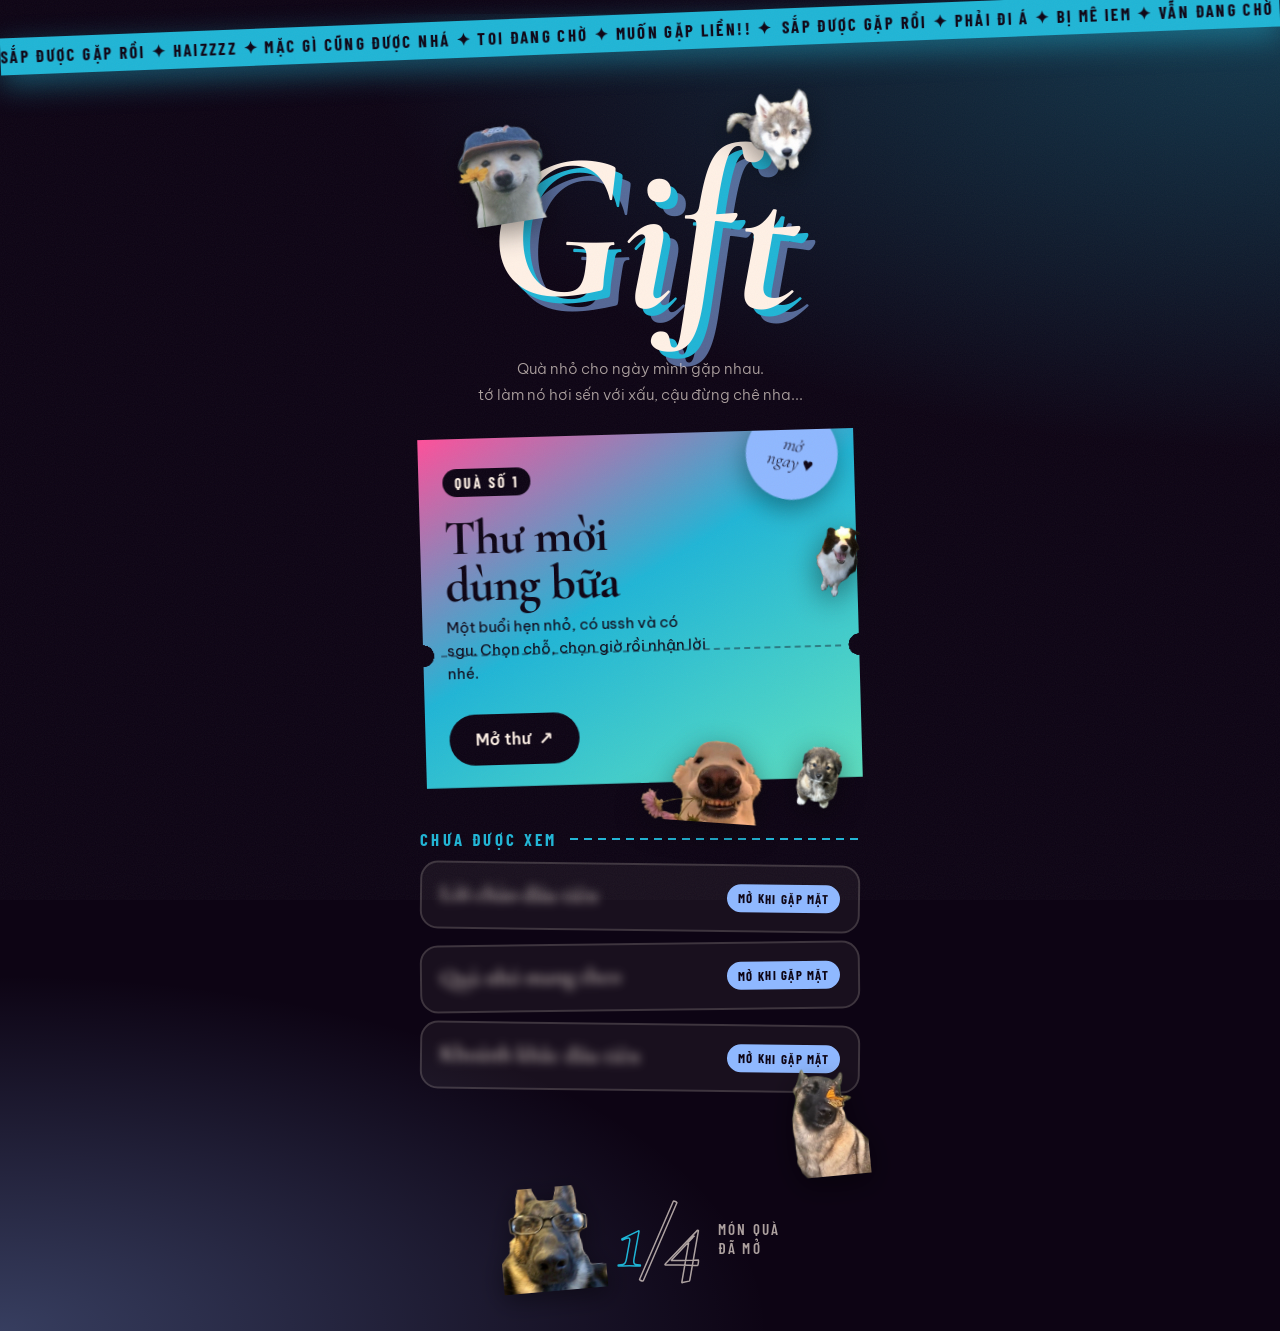
==== commit d55215d1: "update index" ====
--- a/index.html
+++ b/index.html
@@ -33,7 +33,7 @@
     <span class="stamp" aria-hidden="true">mở<br>ngay ♥</span>
     <span class="no">Quà số 1</span>
     <b class="ftitle">Thư mời<br>dùng bữa</b>
-    <span class="fdesc">Một buổi hẹn nhỏ, có cà phê, có chó cỏ. Chọn chỗ, chọn giờ rồi nhận lời nhé.</span>
+    <span class="fdesc">Một buổi hẹn nhỏ, có ussh và có sgu. Chọn chỗ, chọn giờ rồi nhận lời nhé.</span>
     <span class="cta">Mở thư <i aria-hidden="true">↗</i></span>
   </a>
   <img class="stk" src="pic/dog3.png" alt="" aria-hidden="true" loading="lazy" decoding="async" style="width:178px;--r:4deg;right:50px;bottom:-40px;--dl:-.6s"><img class="stk" src="pic/dog7.png" alt="" aria-hidden="true" loading="lazy" decoding="async" style="width:96px;--r:9deg;right:-14px;top:19%;--dl:-2s">
